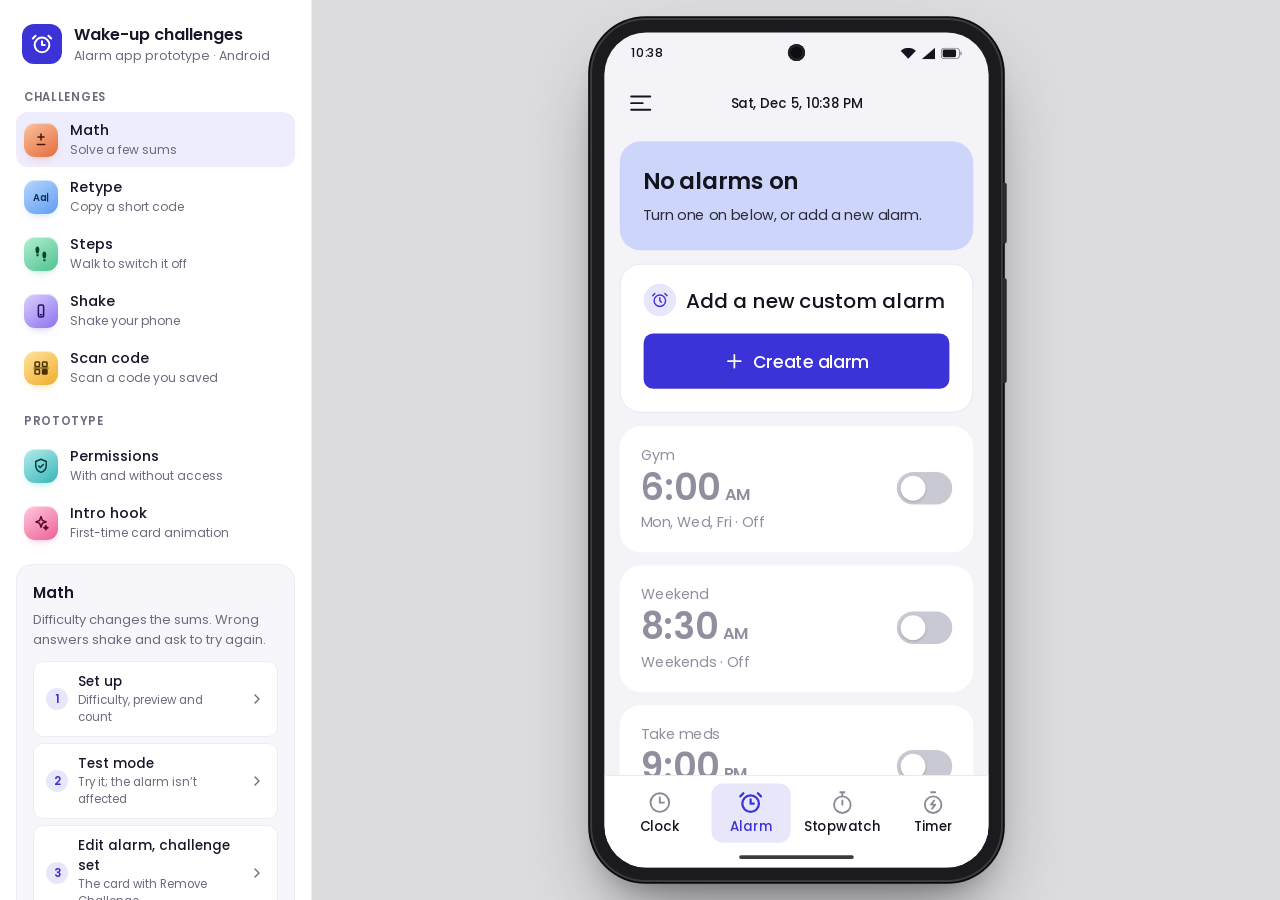
==== index.html @ c402fb32 "Alarm clock prototype with wake-up challenges Clickable Android alarm app prototype in plain HTML, C" ====
<!doctype html>
<html lang="en">
<head>
<meta charset="utf-8">
<meta name="viewport" content="width=device-width, initial-scale=1">
<title>Alarm Clock</title>
<link rel="preconnect" href="https://fonts.googleapis.com">
<link rel="preconnect" href="https://fonts.gstatic.com" crossorigin>
<link href="https://fonts.googleapis.com/css2?family=Poppins:wght@400;500;600;700&family=Roboto:wght@400;500&display=swap" rel="stylesheet">
<link rel="stylesheet" href="styles.css">
</head>
<body>
<aside class="sb" aria-label="Prototype navigation">
  <div class="sb-head">
    <div class="sb-logo"><svg width="22" height="22" viewBox="0 0 24 24" fill="none" stroke="currentColor" stroke-width="2.2" stroke-linecap="round" stroke-linejoin="round"><circle cx="12" cy="13" r="8"/><path d="M12 9v4h3M5 3 2 6M22 6l-3-3"/></svg></div>
    <div>
      <div class="sb-title">Wake-up challenges</div>
      <div class="sb-sub">Alarm app prototype · Android</div>
    </div>
  </div>
  <div class="sb-label">Challenges</div>
  <nav class="sb-nav" id="sbNav"></nav>
  <section class="sb-panel" id="sbPanel" aria-live="polite"></section>
  <div class="sb-foot">
    <span>Click the phone to use it. Everything is saved in your browser.</span>
    <button id="sbReset">Reset prototype</button>
  </div>
</aside>
<main class="stagewrap" id="stagewrap">
<div class="stage" id="stage">
  <div class="phone" id="phone">
    <div class="screen" id="screen">

      <div class="statusbar">
        <span id="sbTime">9:41</span>
        <span class="camera"></span>
        <span class="icons">
          <svg width="16" height="12" viewBox="0 0 16 12" fill="currentColor"><path d="M8 11.5 0 3.2A11.5 11.5 0 0 1 16 3.2Z"/></svg>
          <svg width="14" height="12" viewBox="0 0 14 12" fill="currentColor"><path d="M14 0v12H0Z"/></svg>
          <svg width="22" height="12" viewBox="0 0 22 12" fill="none"><rect x=".5" y=".5" width="19" height="11" rx="3" stroke="currentColor" opacity=".5"/><rect x="2" y="2" width="14" height="8" rx="1.5" fill="currentColor"/><rect x="20.5" y="4" width="1.5" height="4" rx=".75" fill="currentColor" opacity=".5"/></svg>
        </span>
      </div>

      <div class="views">
        <!-- Alarm list -->
        <section class="view" id="listView" aria-label="Alarms">
          <div class="scroll">
            <header class="list-head">
              <button class="icon-btn" id="menuBtn" aria-label="Menu">
                <svg width="24" height="20" viewBox="0 0 24 20" fill="none" stroke="currentColor" stroke-width="2" stroke-linecap="round"><path d="M2 3h20M2 10h12M2 17h20"/></svg>
              </button>
              <div class="now" id="nowLabel"></div>
              <span></span>
            </header>
            <div class="list">
              <div class="hero" id="hero"></div>
              <div class="add-card">
                <div class="title">
                  <span class="badge"><svg width="18" height="18" viewBox="0 0 24 24" fill="none" stroke="currentColor" stroke-width="2" stroke-linecap="round" stroke-linejoin="round"><circle cx="12" cy="13" r="8"/><path d="M12 9v4l2 2M5 3 2 6M22 6l-3-3"/></svg></span>
                  Add a new custom alarm
                </div>
                <button class="btn-primary" id="createBtn">
                  <svg width="20" height="20" viewBox="0 0 24 24" fill="none" stroke="currentColor" stroke-width="2.2" stroke-linecap="round"><path d="M12 4v16M4 12h16"/></svg>
                  Create alarm
                </button>
              </div>
              <div id="alarmList" style="display:flex;flex-direction:column;gap:14px"></div>
            </div>
          </div>
        </section>

        <!-- Create / edit alarm -->
        <section class="view" id="editView" aria-label="New alarm">
          <div class="scroll" id="editScroll">
            <header class="edit-head">
              <button class="icon-btn" id="backBtn" aria-label="Back">
                <svg width="22" height="22" viewBox="0 0 24 24" fill="none" stroke="currentColor" stroke-width="2" stroke-linecap="round" stroke-linejoin="round"><path d="M15 5l-7 7 7 7"/></svg>
              </button>
              <div class="titles">
                <h1 id="editTitle">New alarm</h1>
                <div class="rings" id="ringsIn">Rings in —</div>
              </div>
              <button class="icon-btn" id="deleteBtn" aria-label="Delete alarm" hidden>
                <svg width="22" height="22" viewBox="0 0 24 24" fill="none" stroke="currentColor" stroke-width="2" stroke-linecap="round" stroke-linejoin="round"><path d="M4 7h16M10 11v6M14 11v6M6 7l1 13h10l1-13M9 7V4h6v3"/></svg>
              </button>
            </header>

            <div class="picker">
              <div class="wheel-wrap">
                <div class="wheel" id="hourWheel" aria-label="Hour"></div>
                <div class="colon">:</div>
                <div class="wheel" id="minWheel" aria-label="Minute"></div>
              </div>
              <div class="ampm">
                <button id="amBtn" aria-pressed="true">AM</button>
                <button id="pmBtn" aria-pressed="false">PM</button>
              </div>
            </div>

            <div class="cards">
              <div class="card">
                <div class="row"><span class="t">Repeat</span><span class="accent" id="repeatLabel"></span></div>
                <div class="days" id="days"></div>
              </div>

              <div class="card">
                <div class="row"><span class="t">Alarm volume</span><span class="muted" id="volPct">70%</span></div>
                <div class="vol">
                  <svg class="spk" width="20" height="20" viewBox="0 0 24 24" fill="none" stroke="currentColor" stroke-width="2" stroke-linejoin="round"><path d="M4 9h4l5-4v14l-5-4H4z"/></svg>
                  <input type="range" id="volume" min="0" max="100" value="70" aria-label="Alarm volume">
                  <button class="play" id="playBtn" aria-label="Play sound"></button>
                </div>
                <div class="divider"></div>
                <div class="row">
                  <div><div class="t">Increase volume gradually</div><div class="s">Starts soft, reaches full in 30 sec</div></div>
                  <button class="switch" role="switch" id="gradualSw" aria-label="Increase volume gradually"></button>
                </div>
              </div>

              <div class="card">
                <div class="row">
                  <div><div class="t">Snooze</div><div class="s" id="snoozeSub">5 minutes</div></div>
                  <button class="switch" role="switch" id="snoozeSw" aria-label="Snooze"></button>
                </div>
              </div>

              <div class="card ch-card" id="challengeCard">
                <button class="challenge-tile" id="challengeTile">
                  <span class="ch-icon" id="challengeTileIcon"></span>
                  <span class="ch-text">
                    <span class="t" id="challengeTileTitle">Wake-up challenge</span>
                    <span class="s" id="challengeTileSub">Off · Dismiss stops the alarm</span>
                  </span>
                  <svg class="chev-r" width="20" height="20" viewBox="0 0 24 24" fill="none" stroke="currentColor" stroke-width="2" stroke-linecap="round" stroke-linejoin="round"><path d="M9 6l6 6-6 6"/></svg>
                </button>
                <button class="ch-remove-btn" id="challengeRemove" hidden>Remove Challenge</button>
              </div>

              <div class="card more" id="more">
                <button class="row more-head" id="moreHead" aria-expanded="false">
                  <div><div class="t">More options</div><div class="s" id="moreSummary"></div></div>
                  <svg class="chev" width="20" height="20" viewBox="0 0 24 24" fill="none" stroke="currentColor" stroke-width="2" stroke-linecap="round" stroke-linejoin="round"><path d="M6 9l6 6 6-6"/></svg>
                </button>
                <div class="more-body"><div>
                  <div class="more-inner">
                    <div>
                      <div class="field-label">Label</div>
                      <input class="text-input" id="labelInput" maxlength="24" placeholder="e.g. Gym, Take meds">
                    </div>
                    <div>
                      <div class="field-label">Sound</div>
                      <div class="chips" id="soundChips"></div>
                    </div>
                    <div class="row">
                      <span class="t" style="font-size:15px">Vibrate</span>
                      <button class="switch" role="switch" id="vibrateSw" aria-label="Vibrate"></button>
                    </div>
                    <div>
                      <div class="field-label">Snooze length</div>
                      <div class="chips" id="snoozeChips"></div>
                    </div>
                  </div>
                </div></div>
              </div>

              <div class="card preview">
                <div class="thumb"><div class="c" id="thumbTime">7:30</div><div class="bars"><i></i><i></i></div></div>
                <div>
                  <div class="t">Preview</div>
                  <div class="s">See and hear how this alarm rings</div>
                  <button class="btn-soft" id="previewBtn">
                    <svg width="12" height="12" viewBox="0 0 12 12" fill="currentColor"><path d="M2 1l9 5-9 5z"/></svg>
                    Preview alarm
                  </button>
                </div>
              </div>
            </div>
          </div>
          <div class="footer"><button class="btn-primary" id="saveBtn" style="border-radius:12px">Save alarm</button></div>
        </section>

        <!-- Wake-up challenge picker -->
        <section class="view" id="challengeView" aria-label="Wake-up challenge">
          <div class="scroll">
            <header class="ch-head">
              <button class="icon-btn" id="challengeBack" aria-label="Back">
                <svg width="24" height="24" viewBox="0 0 24 24" fill="none" stroke="currentColor" stroke-width="2" stroke-linecap="round" stroke-linejoin="round"><path d="M15 5l-7 7 7 7"/></svg>
              </button>
              <h1>Wake-up challenge</h1>
              <span></span>
            </header>
            <p class="ch-lead">Solve a task to turn the alarm off</p>
            <div class="ch-list" id="challengeList" role="radiogroup" aria-label="Challenge type"></div>
            <p class="ch-note">Steps and Scan code ask for access first.</p>
          </div>
          <div class="footer ch-footer"><button class="btn-primary" id="challengeContinue">Continue</button></div>
        </section>

        <!-- Challenge setup (one screen, filled per challenge type) -->
        <section class="view" id="setupView" aria-label="Challenge setup">
          <div class="scroll">
            <header class="ch-head">
              <button class="icon-btn" id="setupBack" aria-label="Back">
                <svg width="24" height="24" viewBox="0 0 24 24" fill="none" stroke="currentColor" stroke-width="2" stroke-linecap="round" stroke-linejoin="round"><path d="M15 5l-7 7 7 7"/></svg>
              </button>
              <h1 id="setupTitle">Math</h1>
              <span></span>
            </header>
            <div class="m-body" id="setupBody"></div>
          </div>
          <div class="footer ch-footer pill-stack">
            <button class="btn-outline" id="setupTest">Test it</button>
            <button class="btn-primary" id="setupSet">Set as wake-up challenge</button>
          </div>
        </section>
      </div>

      <nav class="tabbar" aria-label="Sections">
        <button class="tab" data-tab="Clock">
          <svg viewBox="0 0 24 24" fill="none" stroke="currentColor" stroke-width="1.8" stroke-linecap="round"><circle cx="12" cy="12" r="9"/><path d="M12 7v5h4"/></svg>Clock
        </button>
        <button class="tab active" data-tab="Alarm" aria-current="page">
          <svg viewBox="0 0 24 24" fill="none" stroke="currentColor" stroke-width="2.2" stroke-linecap="round" stroke-linejoin="round"><circle cx="12" cy="13" r="8"/><path d="M12 9v4h3M5 3 2 6M22 6l-3-3"/></svg>Alarm
        </button>
        <button class="tab" data-tab="Stopwatch">
          <svg viewBox="0 0 24 24" fill="none" stroke="currentColor" stroke-width="1.8" stroke-linecap="round"><circle cx="12" cy="14" r="8"/><path d="M12 10v4M10 2h4M12 2v4"/></svg>Stopwatch
        </button>
        <button class="tab" data-tab="Timer">
          <svg viewBox="0 0 24 24" fill="none" stroke="currentColor" stroke-width="1.8" stroke-linecap="round" stroke-linejoin="round"><circle cx="12" cy="14" r="8"/><path d="M13 10l-3 4h4l-3 4M10 2h4"/></svg>Timer
        </button>
      </nav>
      <div class="gesture"><i></i></div>

      <!-- Ringing / preview -->
      <div class="ringing" id="ringing" aria-hidden="true">
        <div class="pulse">
          <div class="r-time" id="rTime">7:30<small>AM</small></div>
          <div class="r-label" id="rLabel">Alarm</div>
          <div class="r-date" id="rDate"></div>
        </div>
        <div class="tag" id="rTag" hidden>Preview</div>
        <div class="actions">
          <button class="btn-snooze" id="snoozeBtn">Snooze</button>
          <button class="btn-dismiss" id="dismissBtn">Dismiss</button>
          <div class="r-caption" id="rCaption" hidden></div>
        </div>
      </div>

      <!-- Challenge solver: test mode, preview and live -->
      <div class="solver" id="solver" aria-hidden="true">
        <div class="sv-panel" id="svSolve">
          <header class="ch-head">
            <button class="icon-btn" id="svClose" aria-label="Close">
              <svg width="20" height="20" viewBox="0 0 24 24" fill="none" stroke="currentColor" stroke-width="2" stroke-linecap="round"><path d="M6 6l12 12M18 6 6 18"/></svg>
            </button>
            <h1 class="sv-title" id="svTitle">Problem 1 of 3</h1>
            <span></span>
          </header>
          <div class="sv-banner" id="svBanner">Test mode: your alarm isn’t affected</div>
          <div class="sv-body" id="svBody"></div>
        </div>

        <div class="sv-panel" id="svDone" hidden>
          <header class="ch-head">
            <button class="icon-btn" id="doneBack" aria-label="Back">
              <svg width="24" height="24" viewBox="0 0 24 24" fill="none" stroke="currentColor" stroke-width="2" stroke-linecap="round" stroke-linejoin="round"><path d="M15 5l-7 7 7 7"/></svg>
            </button>
            <h1 class="sv-title">Test complete</h1>
            <span></span>
          </header>
          <div class="done-body">
            <div class="done-tick" id="doneTick"></div>
            <div class="done-title">Nice work!</div>
            <div class="done-sub" id="doneStats">3 of 3 solved in 14 seconds</div>
            <div class="m-card done-card">
              <span id="doneSummary">Math · Medium · 3 problems</span>
              <button id="doneChange">Change</button>
            </div>
          </div>
          <div class="sv-footer pill-stack">
            <button class="btn-outline" id="doneAgain">Test again</button>
            <button class="btn-primary" id="doneSet">Set as wake-up challenge</button>
          </div>
        </div>
      </div>

      <!-- Shown for a moment after a real (or preview) alarm challenge is solved -->
      <div class="win" id="win" aria-live="polite">
        <div id="winTick"></div>
        <div class="win-title">Challenge complete</div>
        <div class="win-sub" id="winSub">Good morning! Your alarm is off.</div>
      </div>

      <div class="toast" id="toast" role="status"><span id="toastMsg"></span><button id="toastAction" hidden></button></div>

      <!-- Android system dialogs (permissions, naming a code) -->
      <div class="dialog" id="dialog"></div>
    </div>
  </div>
</div>

</main>

<script src="app.js"></script>
<script src="sidebar.js"></script>
</body>
</html>
---- styles.css ----
:root {
    --page: #dcdcdf;
    --bg: #f4f4f8;
    --card: #ffffff;
    --primary: #3b32d8;
    --primary-press: #2f27b8;
    --primary-soft: #e7e6fb;
    --hero: #ced5fb;
    --text: #14141f;
    --muted: #5d5d6c;
    --faint: #8f8f9e;
    --line: #e7e7ee;
    --off: #c9c9d3;
    --red: #e5484d;
    --frame: #1b1b1f;
    --frame-edge: #3a3a40;
  }
  :root {
    --sb-bg: #ffffff; --sb-line: #ececf2; --sb-text: #17172a; --sb-muted: #6b6b7d;
    --sb-hover: #f4f4f9; --sb-active: #eeedfd; --sb-card: #f7f7fb;
  }
  @media (prefers-color-scheme: dark) {
    :root:not([data-theme="light"]) {
      --page: #16161a; --sb-bg: #1e1e24; --sb-line: #2c2c35; --sb-text: #ededf3; --sb-muted: #9a9aab;
      --sb-hover: #26262e; --sb-active: #2c2a4a; --sb-card: #24242b;
    }
  }
  :root[data-theme="dark"] {
    --page: #16161a; --sb-bg: #1e1e24; --sb-line: #2c2c35; --sb-text: #ededf3; --sb-muted: #9a9aab;
    --sb-hover: #26262e; --sb-active: #2c2a4a; --sb-card: #24242b;
  }
  * { box-sizing: border-box; -webkit-tap-highlight-color: transparent; }
  html, body { margin: 0; height: 100%; }
  body {
    background: var(--page);
    font-family: "Poppins", system-ui, sans-serif;
    color: var(--text);
    display: flex; overflow: hidden;
  }
  .stagewrap { flex: 1; min-width: 0; height: 100%; display: flex; align-items: center; justify-content: center; }
  button { font: inherit; color: inherit; border: 0; background: none; cursor: pointer; padding: 0; }
  input { font: inherit; }

  /* ---------- Android device frame ---------- */
  .stage { position: relative; }
  .phone {
    position: absolute; top: 0; left: 0;
    width: 428px; height: 900px;
    transform-origin: top left;
    background: var(--frame);
    border-radius: 56px;
    padding: 13px;
    box-shadow:
      0 0 0 2px var(--frame-edge),
      0 0 0 4px #0c0c0e,
      0 40px 80px -20px rgba(0,0,0,.45),
      0 20px 30px -15px rgba(0,0,0,.3);
  }
  .phone::before, .phone::after { /* side buttons */
    content: ""; position: absolute; right: -6px; width: 4px;
    background: #2a2a2f; border-radius: 0 3px 3px 0;
  }
  .phone::before { top: 170px; height: 64px; }
  .phone::after  { top: 270px; height: 110px; }
  .screen {
    position: relative; width: 100%; height: 100%;
    background: var(--bg);
    border-radius: 44px;
    overflow: hidden;
    display: flex; flex-direction: column;
  }

  .statusbar {
    height: 38px; flex: none;
    display: flex; align-items: center; justify-content: space-between;
    padding: 6px 28px 0;
    font-size: 13px; font-weight: 500;
    position: relative; z-index: 8;
  }
  .statusbar .camera {
    position: absolute; left: 50%; top: 12px; width: 18px; height: 18px;
    margin-left: -9px; border-radius: 50%; background: #0d0d10;
    box-shadow: inset 0 0 0 3px #1f1f25;
  }
  .statusbar .icons { display: flex; gap: 6px; align-items: center; }
  .statusbar svg { display: block; }
  .ring-on .statusbar { color: #fff; }

  .views { position: relative; flex: 1; overflow: hidden; }
  .view {
    position: absolute; inset: 0;
    display: flex; flex-direction: column;
    background: var(--bg);
    transition: transform .32s cubic-bezier(.2,.8,.2,1), opacity .32s;
  }
  #editView { transform: translateX(100%); }
  .editing #editView { transform: translateX(0); }
  .editing #listView { transform: translateX(-25%); opacity: .6; }
  #challengeView { transform: translateX(100%); background: #fff; }
  .choosing #challengeView { transform: translateX(0); }
  .choosing #editView { transform: translateX(-25%); opacity: .6; }
  .scroll { flex: 1; overflow-y: auto; overflow-x: hidden; scrollbar-width: none; }
  .scroll::-webkit-scrollbar { display: none; }

  /* ---------- Tab bar ---------- */
  .tabbar {
    flex: none; display: grid; grid-template-columns: repeat(4, 1fr);
    background: #fff; border-top: 1px solid var(--line);
    padding: 8px 10px 4px;
  }
  .tab {
    display: flex; flex-direction: column; align-items: center; gap: 2px;
    padding: 7px 0 6px; margin: 0 6px; border-radius: 12px;
    font-size: 14px; font-weight: 500; color: var(--text);
  }
  .tab svg { width: 26px; height: 26px; color: #8a8a96; }
  .tab.active { background: var(--primary-soft); color: var(--primary); }
  .tab.active svg { color: var(--primary); }
  .gesture { flex: none; height: 22px; background: #fff; display: flex; justify-content: center; align-items: center; }
  .gesture i { width: 120px; height: 4px; border-radius: 4px; background: #1b1b1f; opacity: .85; }

  /* ---------- List view ---------- */
  .list-head {
    display: grid; grid-template-columns: 44px 1fr 44px; align-items: center;
    padding: 14px 16px 18px;
  }
  .icon-btn { width: 44px; height: 44px; border-radius: 50%; display: grid; place-items: center; }
  .icon-btn:active { background: rgba(0,0,0,.06); }
  .list-head .now { text-align: center; font-size: 14px; font-weight: 500; }
  .list { padding: 0 16px 28px; display: flex; flex-direction: column; gap: 14px; }

  .hero {
    background: var(--hero); border-radius: 22px; padding: 24px 24px 26px;
  }
  .hero h2 { margin: 0 0 6px; font-size: 24px; font-weight: 600; letter-spacing: -.2px; }
  .hero p { margin: 0; font-size: 15px; color: #2a2a3a; }

  .add-card {
    background: var(--card); border: 1px solid var(--line); border-radius: 22px;
    padding: 20px 24px 24px;
  }
  .add-card .title { display: flex; align-items: center; gap: 10px; font-size: 21px; font-weight: 500; margin-bottom: 18px; }
  .add-card .badge { width: 34px; height: 34px; border-radius: 50%; background: var(--primary-soft); display: grid; place-items: center; color: var(--primary); flex: none; }
  .btn-primary {
    width: 100%; height: 58px; border-radius: 10px;
    background: var(--primary); color: #fff;
    font-size: 18px; font-weight: 500;
    display: flex; align-items: center; justify-content: center; gap: 10px;
    transition: background .15s, transform .1s;
  }
  .btn-primary:hover { background: var(--primary-press); }
  .btn-primary:active { transform: scale(.985); }

  .alarm {
    background: var(--card); border-radius: 22px; padding: 18px 22px 20px;
    display: flex; align-items: center; justify-content: space-between; gap: 12px;
    cursor: pointer; transition: transform .1s;
  }
  .alarm:active { transform: scale(.99); }
  .alarm .lbl { font-size: 15px; color: var(--faint); margin-bottom: 2px; }
  .alarm .time { font-size: 38px; font-weight: 600; line-height: 1.1; color: var(--faint); letter-spacing: -.5px; }
  .alarm .time span { font-size: 17px; margin-left: 6px; font-weight: 600; }
  .alarm .sub { font-size: 15px; color: var(--faint); margin-top: 4px; }
  .alarm.on .lbl, .alarm.on .sub { color: var(--muted); }
  .alarm.on .time { color: var(--text); }
  .empty { text-align: center; color: var(--faint); font-size: 14px; padding: 18px 0; }

  /* Switch */
  .switch {
    width: 58px; height: 34px; border-radius: 20px; flex: none;
    background: var(--off); position: relative; transition: background .2s;
  }
  .switch::after {
    content: ""; position: absolute; top: 4px; left: 4px; width: 26px; height: 26px;
    border-radius: 50%; background: #fff; box-shadow: 0 1px 3px rgba(0,0,0,.2);
    transition: transform .22s cubic-bezier(.3,.7,.3,1.2);
  }
  .switch[aria-checked="true"] { background: var(--primary); }
  .switch[aria-checked="true"]::after { transform: translateX(24px); }

  /* ---------- Edit view ---------- */
  .edit-head { display: flex; align-items: center; gap: 8px; padding: 6px 12px 4px 8px; }
  .edit-head .titles { flex: 1; }
  .edit-head h1 { margin: 0; font-size: 21px; font-weight: 600; }
  .edit-head .rings { font-size: 15px; color: var(--muted); }
  #deleteBtn { color: var(--red); }

  .picker { display: flex; align-items: center; justify-content: center; gap: 4px; padding: 6px 0 20px; }
  .wheel-wrap { display: flex; align-items: center; }
  .wheel {
    height: 228px; width: 92px; overflow-y: scroll;
    scroll-snap-type: y mandatory; scrollbar-width: none;
    cursor: grab; touch-action: pan-y;
    mask-image: linear-gradient(transparent, #000 22%, #000 78%, transparent);
    -webkit-mask-image: linear-gradient(transparent, #000 22%, #000 78%, transparent);
  }
  .wheel::-webkit-scrollbar { display: none; }
  .wheel.dragging { scroll-snap-type: none; cursor: grabbing; }
  .wheel .pad { height: 76px; }
  .wheel .item {
    height: 76px; display: flex; align-items: center;
    scroll-snap-align: center;
    font-size: 34px; color: #9a9aa8; font-weight: 400;
    font-variant-numeric: tabular-nums; user-select: none;
    transition: font-size .15s, color .15s;
  }
  .wheel .item.active { font-size: 64px; color: var(--text); font-weight: 600; letter-spacing: -1px; }
  #hourWheel .item { justify-content: flex-end; padding-right: 4px; }
  #minWheel .item { justify-content: flex-start; padding-left: 4px; }
  .colon { font-size: 60px; font-weight: 600; margin-top: -8px; }
  .ampm { display: flex; flex-direction: column; gap: 12px; margin-left: 18px; }
  .ampm button {
    width: 84px; height: 66px; border-radius: 14px;
    background: #e4e4ea; color: #2a2a35;
    font-size: 22px; font-weight: 600; transition: background .15s, color .15s;
  }
  .ampm button[aria-pressed="true"] { background: var(--primary); color: #fff; }

  .cards { padding: 0 18px 20px; display: flex; flex-direction: column; gap: 14px; }
  .card { background: var(--card); border-radius: 18px; padding: 18px 18px; }
  .row { display: flex; align-items: center; justify-content: space-between; gap: 12px; }
  .row .t { font-size: 17px; font-weight: 500; }
  .row .s { font-size: 14.5px; color: var(--muted); margin-top: 1px; }
  .accent { color: var(--primary); font-size: 15px; }
  .muted { color: var(--muted); font-size: 14px; }

  .days { display: flex; justify-content: space-between; margin-top: 12px; }
  .day {
    width: 46px; height: 46px; border-radius: 50%;
    font-size: 16px; font-weight: 500; color: #6a6a78;
    border: 1.5px solid transparent; transition: all .15s;
  }
  .day.sun { color: var(--red); }
  .day[aria-pressed="true"] { border-color: var(--primary); color: var(--primary); background: #fff; }
  .day:hover { background: #f3f3f8; }

  .vol { display: flex; align-items: center; gap: 14px; margin: 14px 0 14px; }
  .vol .spk { color: #4a4a55; flex: none; }
  input[type=range] {
    -webkit-appearance: none; appearance: none; flex: 1; height: 24px; background: transparent; cursor: pointer;
    --p: 70%;
  }
  input[type=range]::-webkit-slider-runnable-track {
    height: 4px; border-radius: 4px;
    background: linear-gradient(to right, var(--primary) var(--p), #e3e3ea var(--p));
  }
  input[type=range]::-moz-range-track { height: 4px; border-radius: 4px; background: #e3e3ea; }
  input[type=range]::-moz-range-progress { height: 4px; border-radius: 4px; background: var(--primary); }
  input[type=range]::-webkit-slider-thumb {
    -webkit-appearance: none; width: 24px; height: 24px; border-radius: 50%;
    background: var(--primary); margin-top: -10px; border: 0;
    box-shadow: 0 0 0 4px rgba(59,50,216,.12);
  }
  input[type=range]::-moz-range-thumb { width: 24px; height: 24px; border-radius: 50%; background: var(--primary); border: 0; }
  .play {
    width: 50px; height: 50px; border-radius: 50%; flex: none;
    background: var(--primary-soft); color: var(--primary);
    display: grid; place-items: center; transition: background .15s;
  }
  .play:hover { background: #dcdaf8; }
  .divider { height: 1px; background: var(--line); margin: 0 0 16px; }

  .more-head { width: 100%; text-align: left; }
  .chev { transition: transform .25s; color: #3a3a45; flex: none; }
  .more.open .chev { transform: rotate(180deg); }
  .more-body { display: grid; grid-template-rows: 0fr; transition: grid-template-rows .28s ease; }
  .more.open .more-body { grid-template-rows: 1fr; }
  .more-body > div { overflow: hidden; }
  .more-inner { padding-top: 16px; display: flex; flex-direction: column; gap: 16px; }
  .field-label { font-size: 14px; color: var(--muted); margin-bottom: 8px; }
  .chips { display: flex; flex-wrap: wrap; gap: 8px; }
  .chip {
    padding: 8px 14px; border-radius: 20px; font-size: 14px; font-weight: 500;
    border: 1.5px solid var(--line); color: #3a3a45; transition: all .15s;
  }
  .chip[aria-pressed="true"] { border-color: var(--primary); color: var(--primary); background: var(--primary-soft); }
  .text-input {
    width: 100%; height: 46px; border-radius: 12px; border: 1.5px solid var(--line);
    padding: 0 14px; font-size: 15px; outline: none; background: #fafafc;
  }
  .text-input:focus { border-color: var(--primary); background: #fff; }

  .preview { display: flex; gap: 16px; align-items: center; }
  .thumb {
    width: 64px; height: 112px; border-radius: 10px; flex: none;
    background: linear-gradient(180deg, #e8c78f 0%, #b07a4f 45%, #4a2417 80%, #2a120b 100%);
    display: flex; flex-direction: column; align-items: center; justify-content: space-between;
    padding: 16px 0 8px;
  }
  .thumb .c { width: 46px; height: 46px; border-radius: 50%; background: rgba(255,255,255,.35); display: grid; place-items: center; font-size: 12px; font-weight: 500; }
  .thumb .bars { display: flex; flex-direction: column; gap: 5px; }
  .thumb .bars i { display: block; width: 50px; height: 8px; border-radius: 6px; background: #fff; }
  .preview .t { font-size: 17px; font-weight: 500; }
  .preview .s { font-size: 14.5px; color: var(--muted); margin-bottom: 12px; }
  .btn-soft {
    height: 48px; padding: 0 22px; border-radius: 24px;
    background: var(--primary-soft); color: var(--primary);
    font-size: 16px; font-weight: 600; display: inline-flex; align-items: center; gap: 10px;
    transition: background .15s;
  }
  .btn-soft:hover { background: #dcdaf8; }

  .footer { flex: none; padding: 14px 18px 18px; background: linear-gradient(to bottom, rgba(244,244,248,0), var(--bg) 30%); margin-top: -20px; position: relative; }

  /* ---------- Ringing screen ---------- */
  .ringing {
    position: absolute; inset: 0; z-index: 4;
    background: linear-gradient(180deg, #f0d39b 0%, #c79868 35%, #8a5a3d 65%, #4f2a1d 100%);
    color: #fff; display: flex; flex-direction: column; align-items: center;
    padding: 150px 24px 56px;
    opacity: 0; pointer-events: none; transform: scale(1.04);
    transition: opacity .3s, transform .3s;
  }
  .ring-on .ringing { opacity: 1; pointer-events: auto; transform: none; }
  .ringing .pulse {
    width: 250px; height: 250px; border-radius: 50%; flex: none;
    background: rgba(250,238,222,.78); color: #1d1d2e;
    display: flex; flex-direction: column; align-items: center; justify-content: center;
    position: relative;
  }
  .ringing .pulse::before, .ringing .pulse::after {
    content: ""; position: absolute; inset: 0; border-radius: 50%;
    border: 2px solid rgba(255,255,255,.5); animation: pulse 2.4s ease-out infinite;
  }
  .ringing .pulse::after { animation-delay: 1.2s; }
  @keyframes pulse { from { transform: scale(1); opacity: 1; } to { transform: scale(1.35); opacity: 0; } }
  .ringing .r-time { font-size: 56px; font-weight: 600; letter-spacing: -1px; line-height: 1; }
  .ringing .r-time small { font-size: 22px; font-weight: 600; letter-spacing: 0; margin-left: 8px; }
  .ringing .r-label { font-size: 17px; margin-top: 18px; color: #3a3a48; }
  .ringing .r-date { font-size: 13px; margin-top: 2px; color: #3a3a48; }
  .ringing .tag { margin-top: 40px; padding: 6px 14px; border-radius: 16px; background: rgba(0,0,0,.22); font-size: 13px; }
  .ringing .actions { margin-top: auto; width: 100%; display: flex; flex-direction: column; align-items: center; gap: 18px; }
  .btn-snooze { height: 48px; padding: 0 38px; border-radius: 24px; background: #fff; color: var(--primary); font-size: 18px; font-weight: 500; }
  .btn-dismiss { height: 66px; width: 100%; border-radius: 33px; background: #fff; color: #1d1d2e; font-size: 20px; font-weight: 500; }
  .btn-snooze:active, .btn-dismiss:active { transform: scale(.98); }
  .r-caption { font-size: 13.5px; color: rgba(255,255,255,.9); margin-top: -4px; }

  /* ---------- Toast ---------- */
  .toast {
    position: absolute; left: 50%; bottom: 112px; z-index: 8;
    transform: translate(-50%, 16px); opacity: 0; pointer-events: none;
    background: #0f1030; color: #fff; font-size: 14.5px; padding: 14px 22px; border-radius: 26px;
    max-width: 350px; width: max-content; text-align: center;
    display: flex; align-items: center; gap: 36px;
    transition: opacity .25s, transform .25s;
  }
  .toast.show { opacity: 1; transform: translate(-50%, 0); pointer-events: auto; }
  .toast button { color: #fff; font-weight: 600; font-size: 14.5px; }
  .toast.has-action { width: 320px; justify-content: space-between; text-align: left; }
  .editing .toast { bottom: 190px; }
  .solving .toast { bottom: 40px; }

  .fade-in { animation: fadeIn .3s ease both; }
  @keyframes fadeIn { from { opacity: 0; transform: translateY(6px); } to { opacity: 1; transform: none; } }

  /* ---------- Wake-up challenge ---------- */
  .challenge-tile {
    display: flex; align-items: center; gap: 14px; width: 100%; text-align: left;
    transition: transform .1s;
  }
  .challenge-tile:active { transform: scale(.99); }
  .challenge-tile .ch-text { flex: 1; display: flex; flex-direction: column; }
  .challenge-tile .t { font-size: 17px; font-weight: 500; }
  .challenge-tile .s { font-size: 14.5px; color: var(--muted); margin-top: 1px; }
  .ch-icon {
    width: 44px; height: 44px; border-radius: 12px; flex: none;
    background: var(--primary-soft); color: var(--primary);
    display: grid; place-items: center;
  }
  .ch-icon svg, .ch-opt .ico svg { width: 26px; height: 26px; }
  .chev-r { color: #3a3a45; flex: none; }

  .ch-head { display: grid; grid-template-columns: 44px 1fr 44px; align-items: center; padding: 18px 14px 6px; }
  .ch-head h1 { margin: 0; text-align: center; font-size: 24px; font-weight: 500; color: #2b2b44; }
  .ch-lead { margin: 6px 0 22px; text-align: center; font-size: 15.5px; color: var(--faint); }
  .ch-list { display: flex; flex-direction: column; gap: 14px; padding: 0 18px; }
  .ch-opt {
    display: flex; align-items: center; gap: 18px; width: 100%; text-align: left;
    background: #fff; border-radius: 12px; padding: 16px 16px 16px 18px;
    border: 2px solid transparent;
    box-shadow: 0 2px 10px rgba(30,30,60,.08), 0 0 0 1px rgba(30,30,60,.03);
    transition: border-color .15s, box-shadow .15s;
  }
  .ch-opt:hover { box-shadow: 0 4px 14px rgba(30,30,60,.12), 0 0 0 1px rgba(30,30,60,.04); }
  .ch-opt[aria-checked="true"] { border-color: var(--primary); box-shadow: none; }
  .ch-opt .ico { width: 34px; display: grid; place-items: center; color: var(--primary); flex: none; }
  .ch-opt .txt { flex: 1; }
  .ch-opt .t { font-size: 17px; font-weight: 500; color: #1d1d2e; }
  .ch-opt .s { font-size: 14.5px; color: #a3a3b3; margin-top: 1px; }
  .ch-opt .radio {
    width: 26px; height: 26px; border-radius: 50%; flex: none;
    border: 2px solid #9a9aa8; position: relative; transition: border-color .15s;
  }
  .ch-opt[aria-checked="true"] .radio { border-color: var(--primary); }
  .ch-opt[aria-checked="true"] .radio::after {
    content: ""; position: absolute; inset: 4px; border-radius: 50%; background: var(--primary);
  }
  .ch-note { text-align: center; font-size: 14px; color: #a3a3b3; margin: 22px 18px 24px; }
  .ch-footer { background: linear-gradient(to bottom, rgba(255,255,255,0), #fff 30%); padding-bottom: 22px; }
  .ch-footer .btn-primary { border-radius: 30px; height: 60px; font-size: 19px; box-shadow: 0 6px 14px -6px rgba(59,50,216,.55); }


  /* ---------- Math setup ---------- */
  #setupView { transform: translateX(100%); background: #fff; }
  .setting #setupView { transform: translateX(0); }
  .setting #challengeView { transform: translateX(-25%); opacity: .6; }
  .m-body { padding: 4px 18px 24px; display: flex; flex-direction: column; gap: 14px; }
  .m-label { font-size: 15px; font-weight: 500; color: #1d1d2e; margin-bottom: -4px; }
  .seg {
    display: grid; grid-template-columns: repeat(3, 1fr); padding: 4px; border-radius: 22px;
    background: #fff; box-shadow: 0 2px 10px rgba(30,30,60,.08), 0 0 0 1px rgba(30,30,60,.03);
  }
  .seg button { height: 40px; border-radius: 20px; font-size: 15px; color: #2b2b3a; transition: background .2s, color .2s; }
  .seg button[aria-checked="true"] { background: var(--primary); color: #fff; }
  .m-card { background: #fff; border-radius: 10px; padding: 16px; box-shadow: 0 2px 10px rgba(30,30,60,.08), 0 0 0 1px rgba(30,30,60,.03); }
  .m-cap { font-size: 12.5px; color: #a3a3b3; }
  .m-problem { text-align: center; font-size: 34px; font-weight: 700; color: #14142b; margin: 14px 0 12px; font-variant-numeric: tabular-nums; }
  .m-desc { text-align: center; font-size: 13.5px; color: #a3a3b3; margin-bottom: 4px; }
  .stepper { display: flex; align-items: center; gap: 14px; font-size: 16px; font-weight: 500; }
  .stepper button { width: 28px; height: 28px; border-radius: 50%; border: 1.6px solid var(--primary); color: var(--primary); display: grid; place-items: center; }
  .stepper button:disabled { opacity: .35; cursor: default; }
  .stepper span { min-width: 14px; text-align: center; }
  .pill-stack { display: flex; flex-direction: column; gap: 12px; }
  .btn-outline {
    width: 100%; height: 50px; border-radius: 25px; background: #fff; color: var(--primary);
    font-size: 17px; font-weight: 500; box-shadow: 0 2px 10px rgba(30,30,60,.1), 0 0 0 1px rgba(30,30,60,.04);
  }
  .btn-outline:active { transform: scale(.985); }
  .pill-stack .btn-primary { height: 50px; border-radius: 25px; font-size: 17px; box-shadow: 0 6px 14px -6px rgba(59,50,216,.55); }

  /* ---------- Solver (test + live) ---------- */
  .solver {
    position: absolute; inset: 0; z-index: 5; background: #fff;
    padding-top: 38px; display: flex; flex-direction: column;
    transform: translateY(100%); transition: transform .32s cubic-bezier(.2,.8,.2,1);
  }
  .solving .solver { transform: none; }
  .solving .statusbar { color: var(--text); }
  .sv-panel { flex: 1; display: flex; flex-direction: column; min-height: 0; }
  .sv-panel[hidden] { display: none; }
  .ch-head h1.sv-title { font-size: 22px; }
  .sv-banner {
    margin: 10px 18px 0; height: 42px; border-radius: 21px; border: 1.6px solid var(--primary);
    color: var(--primary); font-size: 13.5px; font-weight: 500; display: grid; place-items: center;
  }
  .sv-banner.off { visibility: hidden; }
  .sv-problem { text-align: center; font-size: 50px; font-weight: 700; color: #14142b; margin-top: 50px; letter-spacing: -.5px; font-variant-numeric: tabular-nums; }
  .sv-problem.next { animation: fadeIn .3s ease both; }
  .sv-eq { text-align: center; font-size: 22px; color: #a3a3b3; margin-top: 6px; }
  .sv-answer {
    margin: 14px auto 0; width: 220px; height: 64px; border-radius: 10px; border: 2px solid var(--primary);
    display: grid; place-items: center; font-size: 32px; font-weight: 700; color: #14142b;
    font-variant-numeric: tabular-nums;
  }
  .sv-answer:empty::after { content: ""; width: 2px; height: 30px; background: var(--primary); animation: blink 1s steps(1) infinite; }
  @keyframes blink { 50% { opacity: 0; } }
  .sv-answer.error { border-color: var(--red); color: #d0383d; }
  .sv-answer.shake { animation: shake .35s; }
  @keyframes shake { 20%, 60% { transform: translateX(-8px); } 40%, 80% { transform: translateX(8px); } }
  .sv-hint { text-align: center; font-size: 13.5px; color: #a3a3b3; margin-top: 12px; }
  .sv-hint.error { color: #d0383d; font-size: 15px; font-weight: 500; }
  .keypad { display: grid; grid-template-columns: repeat(3, 1fr); gap: 8px; padding: 0 16px; margin-top: 40px; }
  .keypad button {
    height: 60px; border-radius: 8px; background: #fff; font-size: 22px; font-weight: 500; color: #14142b;
    box-shadow: 0 2px 8px rgba(30,30,60,.1), 0 0 0 1px rgba(30,30,60,.03);
    transition: background .1s, transform .08s;
  }
  .keypad button:active { background: #f0f0f6; transform: scale(.97); }
  .keypad .ok { background: var(--primary); color: #fff; }
  .keypad .ok:active { background: var(--primary-press); }
  .sv-foot { text-align: center; font-size: 13.5px; color: #a3a3b3; margin-top: 40px; }

  .done-body { flex: 1; display: flex; flex-direction: column; align-items: center; padding: 0 18px; }
  .done-tick { margin-top: 110px; }
  @keyframes pop { from { transform: scale(.4); opacity: 0; } }
  .done-title { font-size: 21px; font-weight: 500; color: #2b2b44; margin-top: 38px; }
  .done-sub { font-size: 14.5px; color: #a3a3b3; margin-top: 4px; }
  .done-card { width: 100%; margin-top: 34px; display: flex; justify-content: space-between; align-items: center; font-size: 15px; }
  .done-card button { color: var(--primary); font-size: 14px; font-weight: 500; }
  .sv-footer { padding: 14px 18px 30px; }

  .btn-outline:disabled, .pill-stack .btn-primary:disabled {
    background: #e6e6ec; color: #a9a9b6; box-shadow: none; cursor: default; transform: none;
  }
  .sv-body { flex: 1; display: flex; flex-direction: column; min-height: 0; }
  .sv-banner.gone { display: none; }

  /* Setup cards */
  .pc-head { display: flex; gap: 12px; align-items: flex-start; }
  .pc-ico { color: var(--primary); flex: none; display: grid; place-items: center; }
  .pc-ico svg { width: 26px; height: 26px; }
  .pc-title { font-size: 15px; font-weight: 500; color: #1d1d2e; line-height: 1.4; }
  .pc-sub { font-size: 13px; color: #a3a3b3; margin-top: 8px; }
  .btn-chip {
    margin-top: 14px; height: 42px; padding: 0 24px; border-radius: 21px; background: #fff; color: var(--primary);
    font-size: 15px; font-weight: 500; box-shadow: 0 2px 10px rgba(30,30,60,.12), 0 0 0 1px rgba(30,30,60,.04);
  }
  .sc-row { display: flex; align-items: center; gap: 12px; }
  .sc-row .grow { flex: 1; }
  .sc-row .pc-sub { margin-top: 1px; }
  .link { color: var(--primary); font-size: 14px; font-weight: 500; }
  .m-ico { display: flex; justify-content: center; color: var(--primary); margin-top: 8px; }
  .m-ico svg { width: 24px; height: 24px; }
  .m-problem.tight { margin-top: 2px; }
  .m-problem.code { letter-spacing: 1px; }

  /* Retype */
  .rt-code {
    margin: 14px 18px 0; height: 84px; border-radius: 10px; background: #fff;
    box-shadow: 0 2px 10px rgba(30,30,60,.1), 0 0 0 1px rgba(30,30,60,.03);
    display: flex; align-items: center; justify-content: center; gap: 1px;
    font-size: 32px; font-weight: 700; color: #14142b; user-select: none;
  }
  .rt-code span, .rt-input span { width: 33px; text-align: center; }
  .rt-code.next { animation: fadeIn .3s ease both; }
  .rt-sub { text-align: center; font-size: 13.5px; color: #a3a3b3; margin-top: 22px; }
  .rt-input {
    margin: 12px 18px 0; height: 62px; border-radius: 10px; border: 2px solid var(--primary);
    display: flex; align-items: center; justify-content: center; gap: 4px;
    font-size: 28px; font-weight: 700; color: #14142b;
  }
  .rt-input .bad { color: #d0383d; }
  .rt-input.error { border-color: var(--red); }
  .rt-input.shake { animation: shake .35s; }
  .rt-input .caret { width: 2px; height: 30px; background: var(--primary); animation: blink 1s steps(1) infinite; }
  .kb { margin-top: 34px; padding: 0 4px; }
  .kb-row { display: flex; justify-content: center; gap: 5px; margin-bottom: 8px; }
  .kb button {
    flex: 0 0 33px; height: 44px; border-radius: 6px; background: #fff; color: #14142b;
    font-size: 16px; font-weight: 500; box-shadow: 0 1px 4px rgba(30,30,60,.14), 0 0 0 1px rgba(30,30,60,.03);
    display: grid; place-items: center; user-select: none;
  }
  .kb button:active { background: #ececf3; }
  .kb .kb-wide { flex-basis: 46px; }
  .kb .kb-shift.on { background: var(--primary-soft); color: var(--primary); }
  .kb .kb-space { flex: 0 0 236px; color: #a3a3b3; font-size: 14px; font-weight: 400; }
  .kb .kb-ok { flex: 0 0 82px; background: var(--primary); color: #fff; }
  .kb .kb-ok:active { background: var(--primary-press); }

  /* Steps + Shake */
  .mo-ring { position: relative; width: 224px; height: 224px; margin: 40px auto 0; }
  .mo-ring svg { width: 100%; height: 100%; transform: rotate(-90deg); }
  .mo-ring .trk { fill: none; stroke: #ededf3; stroke-width: 14; }
  .mo-ring .prg { fill: none; stroke: var(--primary); stroke-width: 14; stroke-linecap: round; transition: stroke-dashoffset .35s ease; }
  .mo-num { position: absolute; inset: 0; display: flex; flex-direction: column; align-items: center; justify-content: center; }
  .mo-num b { font-size: 66px; font-weight: 700; line-height: 1; color: #14142b; font-variant-numeric: tabular-nums; }
  .mo-num b.bump { animation: bump .25s ease; }
  @keyframes bump { 50% { transform: scale(1.12); } }
  .mo-num span { font-size: 15px; color: #a3a3b3; margin-top: 8px; }
  .mo-instr { text-align: center; font-size: 15.5px; color: #2b2b3a; margin-top: 34px; }
  .mo-warn { margin: 28px 18px 0; border: 1.6px solid var(--red); border-radius: 10px; padding: 14px 16px; animation: fadeIn .3s ease both; }
  .mo-warn[hidden] { display: none; }
  .mo-warn .t { color: #d0383d; font-size: 15px; font-weight: 500; }
  .mo-warn .s { color: #a3a3b3; font-size: 13px; margin-top: 2px; }
  .sim {
    align-self: center; margin-top: 22px; padding: 9px 16px; border: 1.5px dashed #c5c5d3 !important;
    border-radius: 20px; color: #7a7a8a; font-size: 13px; user-select: none; touch-action: none;
  }
  .sim:active { background: #f3f3f8; }
  .sv-foot.pinned { margin-top: auto; padding-bottom: 34px; }

  /* Scan code */
  .vf { position: relative; margin: 14px 18px 0; height: 420px; flex: none; background: #15161d; border-radius: 16px; overflow: hidden; }
  .vf video { position: absolute; inset: 0; width: 100%; height: 100%; object-fit: cover; opacity: 0; transition: opacity .3s; }
  .vf.live video { opacity: 1; }
  .vf.live .vf-glyph { opacity: 0; }
  .vf i { position: absolute; width: 42px; height: 42px; border: 0 solid #fff; transition: border-color .2s; }
  .vf .tl { top: 18px; left: 18px; border-top-width: 3px; border-left-width: 3px; }
  .vf .tr { top: 18px; right: 18px; border-top-width: 3px; border-right-width: 3px; }
  .vf .bl { bottom: 18px; left: 18px; border-bottom-width: 3px; border-left-width: 3px; }
  .vf .br { bottom: 18px; right: 18px; border-bottom-width: 3px; border-right-width: 3px; }
  .vf.error i { border-color: #e5484d; }
  .vf.ok i { border-color: #5ad08a; }
  .vf-glyph { position: absolute; inset: 0; display: grid; place-items: center; color: #5a5e6b; transition: opacity .3s; }
  .vf-scanline { position: absolute; left: 30px; right: 30px; height: 2px; background: rgba(255,255,255,.35); animation: scan 2.4s ease-in-out infinite; }
  @keyframes scan { 0%, 100% { top: 60px; } 50% { top: calc(100% - 60px); } }
  .sc-cap { text-align: center; font-size: 15px; color: #2b2b3a; margin-top: 30px; }
  .sc-err { text-align: center; margin-top: 26px; }
  .sc-err[hidden] { display: none; }
  .sc-err .t { color: #d0383d; font-size: 16px; font-weight: 500; }
  .sc-err .s { color: #a3a3b3; font-size: 13.5px; margin-top: 4px; }
  .sc-err + .sc-cap { display: none; }
  .sims { display: flex; gap: 8px; justify-content: center; flex-wrap: wrap; margin-top: 8px; }
  .sims .sim { margin-top: 10px; }
  .sv-cancel { margin: auto 18px 30px; width: auto !important; }

  /* ---------- Android system dialog ---------- */
  .dialog {
    position: absolute; inset: 0; z-index: 9; background: rgba(0,0,0,.42);
    display: flex; align-items: center; justify-content: center; padding: 0 26px;
    opacity: 0; pointer-events: none; transition: opacity .2s;
    font-family: "Roboto", system-ui, sans-serif;
  }
  .dialog-on .dialog { opacity: 1; pointer-events: auto; }
  .pd-card {
    width: 100%; background: #ece6f0; border-radius: 28px; padding: 24px 20px 18px;
    transform: scale(.92); transition: transform .22s cubic-bezier(.2,.8,.2,1);
  }
  .dialog-on .pd-card { transform: none; }
  .pd-icon { color: #6750a4; display: flex; justify-content: center; margin-bottom: 16px; }
  .pd-icon svg { width: 30px; height: 30px; }
  .pd-title { text-align: center; font-size: 20px; line-height: 1.4; color: #1d1b20; margin-bottom: 24px; }
  .pd-title b { font-weight: 500; }
  .pd-buttons { display: flex; flex-direction: column; gap: 3px; }
  .pd-buttons button {
    height: 54px; background: #fef7ff; color: #6750a4; font-size: 15.5px; font-weight: 500;
    border-radius: 4px; transition: background .15s;
  }
  .pd-buttons button:first-child { border-radius: 20px 20px 4px 4px; }
  .pd-buttons button:last-child { border-radius: 4px 4px 20px 20px; }
  .pd-buttons button:hover { background: #f5eefa; }
  .pd-buttons button:active { background: #e8def8; }
  .pd-title.left { text-align: left; font-size: 22px; margin-bottom: 10px; }
  .pd-sub { color: #49454f; font-size: 14px; line-height: 1.45; margin-bottom: 20px; }
  .pd-input {
    width: 100%; height: 54px; border: 1px solid #79747e; border-radius: 4px; background: transparent;
    padding: 0 15px; font: 16px "Roboto", system-ui, sans-serif; color: #1d1b20; outline: none;
  }
  .pd-input:focus { border: 2px solid #6750a4; padding: 0 14px; }
  .pd-actions { display: flex; justify-content: flex-end; gap: 6px; margin-top: 24px; }
  .pd-actions button { height: 40px; padding: 0 14px; border-radius: 20px; color: #6750a4; font-size: 14px; font-weight: 500; }
  .pd-actions button:hover { background: rgba(103,80,164,.08); }

  /* Wake-up challenge card + remove confirmation */
  .ch-card { padding: 18px; position: relative; overflow: hidden; transition: box-shadow .5s ease; }
  .ch-remove-btn {
    width: 100%; height: 50px; margin-top: 16px; border-radius: 25px;
    background: #fbeeee; color: #b3261e; font-size: 16px; font-weight: 500; transition: background .15s;
  }
  .ch-remove-btn:hover { background: #f8e3e3; }
  .ch-remove-btn:active { background: #f3d6d6; }
  .ch-remove-btn[hidden] { display: none; }
  .pd-card.app { background: #fff; border-radius: 22px; padding: 28px 22px 22px; font-family: "Poppins", system-ui, sans-serif; text-align: center; }
  .app .ap-title { font-size: 21px; font-weight: 500; color: #2b2b44; }
  .app .ap-body { font-size: 15px; color: #4a4a5c; line-height: 1.55; margin: 14px 8px 24px; }
  .app .ap-actions { display: grid; grid-template-columns: 1fr 1fr; gap: 14px; }
  .app .ap-actions button { height: 52px; border-radius: 26px; font-size: 17px; font-weight: 500; }
  .app .ap-keep { background: #fff; color: var(--primary); box-shadow: 0 3px 12px rgba(30,30,60,.14), 0 0 0 1px rgba(30,30,60,.04); }
  .app .ap-remove { background: #c9403a; color: #fff; box-shadow: 0 4px 12px -4px rgba(201,64,58,.6); }
  .app .ap-remove:active { background: #b3352f; }

  /* Colourful challenge icons */
  .ch-icon { background: none; width: auto; height: auto; border-radius: 0; }
  .ch-opt .ico { width: auto; }
  .cic {
    width: 46px; height: 46px; border-radius: 14px; flex: none;
    display: grid; place-items: center; color: var(--ink);
    background: linear-gradient(145deg, var(--c1), var(--c2));
    box-shadow: 0 8px 16px -8px var(--glow), inset 0 1px 0 rgba(255,255,255,.5);
    transition: transform .2s;
  }
  .cic svg { width: 24px; height: 24px; overflow: visible; }
  .ch-opt[aria-checked="true"] .cic, .challenge-tile:hover .cic { transform: scale(1.06); }
  .cic-none   { --c1: #f2f2f6; --c2: #d3d3dd; --ink: #4b4b5a; --glow: rgba(90,90,110,.4); }
  .cic-math   { --c1: #fbc2a0; --c2: #e46c3c; --ink: #4a1606; --glow: rgba(228,108,60,.6); }
  .cic-retype { --c1: #b8d6fd; --c2: #5f9df0; --ink: #0d2c5e; --glow: rgba(95,157,240,.6); }
  .cic-steps  { --c1: #b2efd2; --c2: #4fc28d; --ink: #0b4329; --glow: rgba(79,194,141,.6); }
  .cic-shake  { --c1: #dbd0ff; --c2: #8d72ee; --ink: #24135f; --glow: rgba(141,114,238,.6); }
  .cic-scan   { --c1: #ffe49e; --c2: #f0ad2b; --ink: #4d3000; --glow: rgba(240,173,43,.6); }

  .cic .a-plus { transform-box: fill-box; transform-origin: center; animation: cic-spin 4s ease-in-out infinite; }
  @keyframes cic-spin { 0%, 70% { transform: rotate(0); } 85%, 100% { transform: rotate(90deg); } }
  .cic .a-caret { animation: blink 1.1s steps(1) infinite; }
  .cic .a-f1, .cic .a-f2 { animation: cic-step 1.8s ease-in-out infinite; }
  .cic .a-f2 { animation-delay: -.9s; }
  @keyframes cic-step { 0%, 100% { opacity: 1; transform: translateY(0); } 50% { opacity: .35; transform: translateY(-1.5px); } }
  .cic .a-phone { transform-box: fill-box; transform-origin: center; animation: cic-wiggle 3s ease-in-out infinite; }
  @keyframes cic-wiggle {
    0%, 62%, 100% { transform: rotate(0); } 68% { transform: rotate(-12deg); } 74% { transform: rotate(12deg); }
    80% { transform: rotate(-8deg); } 86% { transform: rotate(5deg); } 92% { transform: rotate(0); }
  }
  .cic .a-wave { opacity: 0; animation: cic-wave 3s ease-in-out infinite; }
  @keyframes cic-wave { 0%, 62%, 95%, 100% { opacity: 0; } 70%, 88% { opacity: 1; } }
  .cic .a-scan { animation: cic-scan 2.4s ease-in-out infinite; }
  @keyframes cic-scan { 0%, 100% { transform: translateY(-7px); opacity: .25; } 50% { transform: translateY(7px); opacity: 1; } }
  @media (prefers-reduced-motion: reduce) { .cic * { animation: none !important; } }

  /* ---------- Success tick + confetti ---------- */
  .tick { position: relative; width: 96px; height: 96px; }
  .tick svg { position: relative; width: 100%; height: 100%; overflow: visible; filter: drop-shadow(0 6px 18px rgba(59,50,216,.45)); }
  .tick-bg { fill: var(--primary); transform-box: fill-box; transform-origin: center; animation: tick-pop .55s cubic-bezier(.3,1.6,.5,1) both; }
  .tick-path {
    fill: none; stroke: #fff; stroke-width: 7; stroke-linecap: round; stroke-linejoin: round;
    stroke-dasharray: 60; stroke-dashoffset: 60; animation: tick-draw .4s .32s cubic-bezier(.6,0,.3,1) forwards;
  }
  .tick-glow {
    position: absolute; inset: -22px; border-radius: 50%; opacity: 0;
    background: radial-gradient(circle, rgba(104,94,255,.55) 0%, rgba(104,94,255,.18) 45%, rgba(104,94,255,0) 70%);
    animation: tick-glow 2.6s .35s ease-in-out infinite;
  }
  .tick-ring { position: absolute; inset: 0; border-radius: 50%; border: 3px solid #6c63ff; opacity: 0; animation: tick-ring .9s .28s ease-out; }
  .tick-ring.r2 { animation-delay: .45s; border-width: 2px; }
  @keyframes tick-pop { from { transform: scale(0); } }
  @keyframes tick-draw { to { stroke-dashoffset: 0; } }
  @keyframes tick-glow { 0%, 100% { opacity: .6; transform: scale(.92); } 50% { opacity: 1; transform: scale(1.1); } }
  @keyframes tick-ring { from { opacity: .7; transform: scale(1); } to { opacity: 0; transform: scale(2); } }
  .done-title, .done-sub, .done-card { animation: fadeIn .4s ease both; }
  .done-title { animation-delay: .45s; } .done-sub { animation-delay: .55s; } .done-card { animation-delay: .65s; }

  .confetti { position: absolute; inset: 0; width: 100%; height: 100%; pointer-events: none; z-index: 10; }

  .win {
    position: absolute; inset: 0; z-index: 7; background: #fff;
    display: flex; flex-direction: column; align-items: center; justify-content: center; padding: 0 30px 80px;
    opacity: 0; pointer-events: none; transition: opacity .3s;
  }
  .win.show { opacity: 1; pointer-events: auto; }
  .win .tick { width: 112px; height: 112px; }
  .win-title { font-size: 23px; font-weight: 500; color: #2b2b44; margin-top: 30px; animation: fadeIn .4s .45s ease both; }
  .win-sub { font-size: 15px; color: #a3a3b3; margin-top: 6px; text-align: center; animation: fadeIn .4s .55s ease both; }
  .win:not(.show) * { animation: none; }
  .win-on .statusbar { color: var(--text); }

  @media (prefers-reduced-motion: reduce) {
    .tick-glow, .tick-ring { animation: none; }
  }

  /* First-time nudge on the challenge card */
  .challenge-tile .t, .challenge-tile .s { white-space: nowrap; overflow: hidden; text-overflow: ellipsis; }
  .ch-card.nudging { box-shadow: 0 0 0 2px var(--ng), 0 14px 34px -10px var(--ng); }
  .ch-card.nudging::after {
    content: ""; position: absolute; inset: 0; pointer-events: none; opacity: .22;
    background: linear-gradient(110deg, transparent 35%, var(--ng) 50%, transparent 65%);
    transform: translateX(-100%); animation: sheen 1.5s ease-in-out infinite;
  }
  @keyframes sheen { to { transform: translateX(100%); } }
  .challenge-tile .swap-out { opacity: 0; transform: translateY(-6px); transition: opacity .18s, transform .18s; }
  .challenge-tile .swap-in { animation: swapIn .32s cubic-bezier(.2,.8,.2,1) both; }
  @keyframes swapIn { from { opacity: 0; transform: translateY(8px); } }
  #challengeTileIcon.swap-out { transform: scale(.7) rotate(15deg); }
  #challengeTileIcon.swap-in { animation: iconIn .42s cubic-bezier(.3,1.5,.5,1) both; }
  @keyframes iconIn { from { opacity: 0; transform: scale(.5) rotate(-25deg); } }
  @media (prefers-reduced-motion: reduce) { .ch-card.nudging::after { animation: none; display: none; } }

  /* ---------- Prototype sidebar (page chrome, outside the phone) ---------- */
  .sb {
    width: 312px; flex: none; height: 100%; overflow-y: auto; background: var(--sb-bg); color: var(--sb-text);
    border-right: 1px solid var(--sb-line); display: flex; flex-direction: column; padding: 22px 16px 16px;
  }
  .sb-head { display: flex; gap: 12px; align-items: center; padding: 0 6px 18px; }
  .sb-logo { width: 40px; height: 40px; border-radius: 12px; background: var(--primary); color: #fff; display: grid; place-items: center; flex: none; }
  .sb-title { font-size: 16px; font-weight: 600; }
  .sb-sub { font-size: 12.5px; color: var(--sb-muted); }
  .sb-label { font-size: 11.5px; font-weight: 600; letter-spacing: .06em; text-transform: uppercase; color: var(--sb-muted); padding: 6px 8px; }
  .sb-label.gap { margin-top: 10px; }
  .sb-nav { display: flex; flex-direction: column; gap: 2px; }
  .sb-item {
    display: flex; align-items: center; gap: 12px; padding: 8px; border-radius: 12px; text-align: left; width: 100%;
    color: var(--sb-text); transition: background .15s;
  }
  .sb-item:hover { background: var(--sb-hover); }
  .sb-item[aria-current="true"] { background: var(--sb-active); }
  .sb-item .cic { width: 34px; height: 34px; border-radius: 11px; box-shadow: 0 5px 10px -6px var(--glow), inset 0 1px 0 rgba(255,255,255,.5); }
  .sb-item .cic svg { width: 18px; height: 18px; }
  .sb-item .t { font-size: 14.5px; font-weight: 500; }
  .sb-item .s { font-size: 12px; color: var(--sb-muted); }
  .cic-perm { --c1: #b5ecec; --c2: #36b5b8; --ink: #053d3f; --glow: rgba(54,181,184,.6); }
  .cic-hook { --c1: #ffc9de; --c2: #ec5f95; --ink: #5c0a2b; --glow: rgba(236,95,149,.6); }

  .sb-panel { margin-top: 14px; background: var(--sb-card); border: 1px solid var(--sb-line); border-radius: 16px; padding: 16px; }
  .sb-panel:empty { display: none; }
  .sbp-head { display: flex; align-items: center; justify-content: space-between; gap: 10px; }
  .sbp-title { font-size: 15px; font-weight: 600; }
  .sbp-desc { font-size: 13px; color: var(--sb-muted); line-height: 1.5; margin: 6px 0 12px; }
  .sbp-links { display: flex; flex-direction: column; gap: 6px; }
  .sbp-link {
    display: flex; align-items: center; gap: 10px; padding: 10px 12px; border-radius: 10px; text-align: left;
    background: var(--sb-bg); border: 1px solid var(--sb-line); color: var(--sb-text); transition: border-color .15s, transform .1s;
  }
  .sbp-link:hover { border-color: var(--primary); }
  .sbp-link:active { transform: scale(.99); }
  .sbp-link .n { width: 22px; height: 22px; border-radius: 50%; background: var(--primary-soft); color: var(--primary); font-size: 11.5px; font-weight: 600; display: grid; place-items: center; flex: none; }
  .sbp-link .tx { flex: 1; min-width: 0; }
  .sbp-link .t { font-size: 13.5px; font-weight: 500; }
  .sbp-link .s { font-size: 11.5px; color: var(--sb-muted); }
  .sbp-link svg { color: var(--sb-muted); flex: none; }
  .sbp-sub { font-size: 11.5px; font-weight: 600; letter-spacing: .05em; text-transform: uppercase; color: var(--sb-muted); margin: 14px 0 6px; }
  .sbp-toggle { display: flex; align-items: center; gap: 8px; font-size: 12.5px; color: var(--sb-muted); }
  .sbp-toggle .switch { width: 46px; height: 28px; }
  .sbp-toggle .switch::after { width: 20px; height: 20px; }
  .sbp-toggle .switch[aria-checked="true"]::after { transform: translateX(18px); }
  .sbp-state { font-size: 12.5px; padding: 8px 10px; border-radius: 10px; background: var(--sb-bg); border: 1px solid var(--sb-line); margin-bottom: 12px; line-height: 1.5; }
  .sbp-rules { margin: 0 0 12px; padding: 0; list-style: none; display: flex; flex-direction: column; gap: 8px; }
  .sbp-rules li { display: flex; gap: 8px; font-size: 12.5px; line-height: 1.45; }
  .sbp-rules .dot { width: 18px; height: 18px; border-radius: 50%; flex: none; display: grid; place-items: center; font-size: 11px; font-weight: 700; margin-top: 1px; }
  .dot.ok { background: #dcf5e8; color: #17804c; }
  .dot.no { background: #fde4e4; color: #b3261e; }
  .dot.info { background: var(--primary-soft); color: var(--primary); }
  .sbp-btn { width: 100%; height: 40px; border-radius: 20px; background: var(--primary); color: #fff; font-size: 13.5px; font-weight: 500; margin-top: 4px; }
  .sbp-btn.ghost { background: transparent; color: var(--primary); border: 1px solid var(--sb-line); }
  .sbp-btn:hover { filter: brightness(1.08); }
  .sb-foot { margin-top: auto; padding: 16px 8px 0; display: flex; flex-direction: column; gap: 8px; font-size: 11.5px; color: var(--sb-muted); }
  .sb-foot button { align-self: flex-start; color: var(--red); font-size: 12.5px; font-weight: 500; }

  @media (max-width: 860px) {
    body { flex-direction: column; overflow: auto; height: auto; }
    html, body { height: auto; }
    .sb { width: 100%; max-width: 100vw; min-width: 0; height: auto; border-right: 0; border-bottom: 1px solid var(--sb-line); padding: 16px; }
    .sb-nav { flex-direction: row; overflow-x: auto; gap: 6px; scrollbar-width: none; }
    .sb-item { width: auto; flex: none; padding: 6px 10px 6px 6px; }
    .sb-item .s { display: none; }
    .sb-foot { flex-direction: row; justify-content: space-between; align-items: center; }
    .stagewrap { height: auto; padding: 16px 0 24px; }
  }
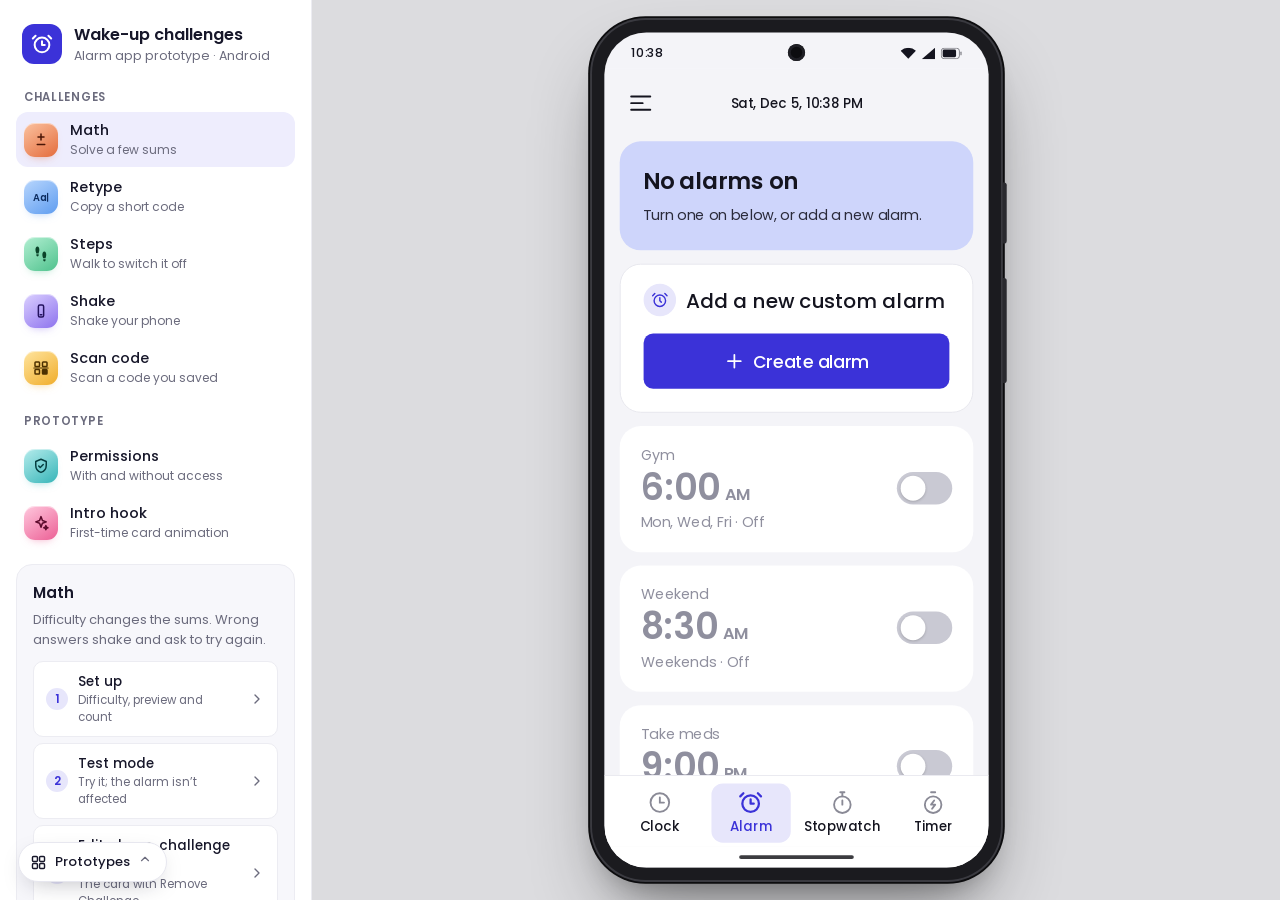
==== commit 4f01a93c: "Add prototype switcher and news app coachmarks - Floating bottom-left Prototypes menu shared by all " ====
--- a/index.html
+++ b/index.html
@@ -303,5 +303,6 @@
 
 <script src="app.js"></script>
 <script src="sidebar.js"></script>
+<script src="proto-nav.js"></script>
 </body>
 </html>
--- a/styles.css
+++ b/styles.css
@@ -486,9 +486,12 @@
   .sv-banner.gone { display: none; }
 
   /* Setup cards */
-  .pc-head { display: flex; gap: 12px; align-items: flex-start; }
-  .pc-ico { color: var(--primary); flex: none; display: grid; place-items: center; }
-  .pc-ico svg { width: 26px; height: 26px; }
+  .pc-head { display: flex; gap: 12px; align-items: center; }
+  .pc-ico {
+    width: 42px; height: 42px; border-radius: 12px; flex: none;
+    background: var(--primary-soft); color: var(--primary); display: grid; place-items: center;
+  }
+  .pc-ico svg { width: 22px; height: 22px; }
   .pc-title { font-size: 15px; font-weight: 500; color: #1d1d2e; line-height: 1.4; }
   .pc-sub { font-size: 13px; color: #a3a3b3; margin-top: 8px; }
   .btn-chip {
@@ -789,7 +792,7 @@
   .sbp-btn { width: 100%; height: 40px; border-radius: 20px; background: var(--primary); color: #fff; font-size: 13.5px; font-weight: 500; margin-top: 4px; }
   .sbp-btn.ghost { background: transparent; color: var(--primary); border: 1px solid var(--sb-line); }
   .sbp-btn:hover { filter: brightness(1.08); }
-  .sb-foot { margin-top: auto; padding: 16px 8px 0; display: flex; flex-direction: column; gap: 8px; font-size: 11.5px; color: var(--sb-muted); }
+  .sb-foot { margin-top: auto; padding: 16px 8px 58px; /* room for the floating Prototypes button */ display: flex; flex-direction: column; gap: 8px; font-size: 11.5px; color: var(--sb-muted); }
   .sb-foot button { align-self: flex-start; color: var(--red); font-size: 12.5px; font-weight: 500; }
 
   @media (max-width: 860px) {
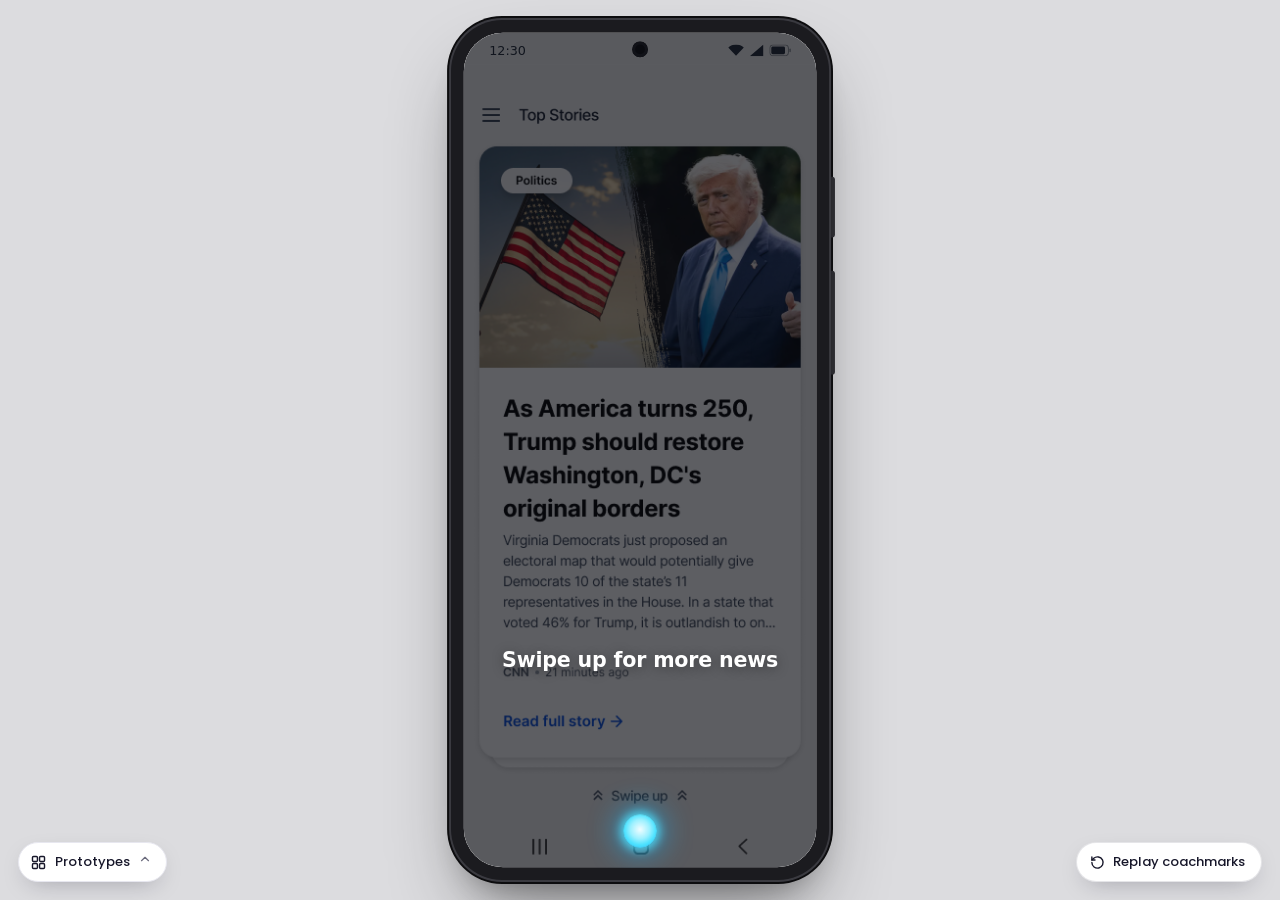
==== commit e7d7dc6c: "Open on the news app and move the clock app into clock/ - Root index redirects to news/, which is li" ====
--- a/index.html
+++ b/index.html
@@ -3,306 +3,17 @@
 <head>
 <meta charset="utf-8">
 <meta name="viewport" content="width=device-width, initial-scale=1">
-<title>Alarm Clock</title>
-<link rel="preconnect" href="https://fonts.googleapis.com">
-<link rel="preconnect" href="https://fonts.gstatic.com" crossorigin>
-<link href="https://fonts.googleapis.com/css2?family=Poppins:wght@400;500;600;700&family=Roboto:wght@400;500&display=swap" rel="stylesheet">
-<link rel="stylesheet" href="styles.css">
+<title>App Prototypes</title>
+<meta http-equiv="refresh" content="0; url=news/index.html">
+<script>location.replace('news/index.html');</script>
+<style>
+  :root { --page: #dcdcdf; --text: #17172a; }
+  @media (prefers-color-scheme: dark) { :root:not([data-theme="light"]) { --page: #16161a; --text: #ededf3; } }
+  :root[data-theme="dark"] { --page: #16161a; --text: #ededf3; }
+  body { margin: 0; min-height: 100vh; display: grid; place-items: center; background: var(--page); color: var(--text); font: 15px system-ui, sans-serif; }
+</style>
 </head>
 <body>
-<aside class="sb" aria-label="Prototype navigation">
-  <div class="sb-head">
-    <div class="sb-logo"><svg width="22" height="22" viewBox="0 0 24 24" fill="none" stroke="currentColor" stroke-width="2.2" stroke-linecap="round" stroke-linejoin="round"><circle cx="12" cy="13" r="8"/><path d="M12 9v4h3M5 3 2 6M22 6l-3-3"/></svg></div>
-    <div>
-      <div class="sb-title">Wake-up challenges</div>
-      <div class="sb-sub">Alarm app prototype · Android</div>
-    </div>
-  </div>
-  <div class="sb-label">Challenges</div>
-  <nav class="sb-nav" id="sbNav"></nav>
-  <section class="sb-panel" id="sbPanel" aria-live="polite"></section>
-  <div class="sb-foot">
-    <span>Click the phone to use it. Everything is saved in your browser.</span>
-    <button id="sbReset">Reset prototype</button>
-  </div>
-</aside>
-<main class="stagewrap" id="stagewrap">
-<div class="stage" id="stage">
-  <div class="phone" id="phone">
-    <div class="screen" id="screen">
-
-      <div class="statusbar">
-        <span id="sbTime">9:41</span>
-        <span class="camera"></span>
-        <span class="icons">
-          <svg width="16" height="12" viewBox="0 0 16 12" fill="currentColor"><path d="M8 11.5 0 3.2A11.5 11.5 0 0 1 16 3.2Z"/></svg>
-          <svg width="14" height="12" viewBox="0 0 14 12" fill="currentColor"><path d="M14 0v12H0Z"/></svg>
-          <svg width="22" height="12" viewBox="0 0 22 12" fill="none"><rect x=".5" y=".5" width="19" height="11" rx="3" stroke="currentColor" opacity=".5"/><rect x="2" y="2" width="14" height="8" rx="1.5" fill="currentColor"/><rect x="20.5" y="4" width="1.5" height="4" rx=".75" fill="currentColor" opacity=".5"/></svg>
-        </span>
-      </div>
-
-      <div class="views">
-        <!-- Alarm list -->
-        <section class="view" id="listView" aria-label="Alarms">
-          <div class="scroll">
-            <header class="list-head">
-              <button class="icon-btn" id="menuBtn" aria-label="Menu">
-                <svg width="24" height="20" viewBox="0 0 24 20" fill="none" stroke="currentColor" stroke-width="2" stroke-linecap="round"><path d="M2 3h20M2 10h12M2 17h20"/></svg>
-              </button>
-              <div class="now" id="nowLabel"></div>
-              <span></span>
-            </header>
-            <div class="list">
-              <div class="hero" id="hero"></div>
-              <div class="add-card">
-                <div class="title">
-                  <span class="badge"><svg width="18" height="18" viewBox="0 0 24 24" fill="none" stroke="currentColor" stroke-width="2" stroke-linecap="round" stroke-linejoin="round"><circle cx="12" cy="13" r="8"/><path d="M12 9v4l2 2M5 3 2 6M22 6l-3-3"/></svg></span>
-                  Add a new custom alarm
-                </div>
-                <button class="btn-primary" id="createBtn">
-                  <svg width="20" height="20" viewBox="0 0 24 24" fill="none" stroke="currentColor" stroke-width="2.2" stroke-linecap="round"><path d="M12 4v16M4 12h16"/></svg>
-                  Create alarm
-                </button>
-              </div>
-              <div id="alarmList" style="display:flex;flex-direction:column;gap:14px"></div>
-            </div>
-          </div>
-        </section>
-
-        <!-- Create / edit alarm -->
-        <section class="view" id="editView" aria-label="New alarm">
-          <div class="scroll" id="editScroll">
-            <header class="edit-head">
-              <button class="icon-btn" id="backBtn" aria-label="Back">
-                <svg width="22" height="22" viewBox="0 0 24 24" fill="none" stroke="currentColor" stroke-width="2" stroke-linecap="round" stroke-linejoin="round"><path d="M15 5l-7 7 7 7"/></svg>
-              </button>
-              <div class="titles">
-                <h1 id="editTitle">New alarm</h1>
-                <div class="rings" id="ringsIn">Rings in —</div>
-              </div>
-              <button class="icon-btn" id="deleteBtn" aria-label="Delete alarm" hidden>
-                <svg width="22" height="22" viewBox="0 0 24 24" fill="none" stroke="currentColor" stroke-width="2" stroke-linecap="round" stroke-linejoin="round"><path d="M4 7h16M10 11v6M14 11v6M6 7l1 13h10l1-13M9 7V4h6v3"/></svg>
-              </button>
-            </header>
-
-            <div class="picker">
-              <div class="wheel-wrap">
-                <div class="wheel" id="hourWheel" aria-label="Hour"></div>
-                <div class="colon">:</div>
-                <div class="wheel" id="minWheel" aria-label="Minute"></div>
-              </div>
-              <div class="ampm">
-                <button id="amBtn" aria-pressed="true">AM</button>
-                <button id="pmBtn" aria-pressed="false">PM</button>
-              </div>
-            </div>
-
-            <div class="cards">
-              <div class="card">
-                <div class="row"><span class="t">Repeat</span><span class="accent" id="repeatLabel"></span></div>
-                <div class="days" id="days"></div>
-              </div>
-
-              <div class="card">
-                <div class="row"><span class="t">Alarm volume</span><span class="muted" id="volPct">70%</span></div>
-                <div class="vol">
-                  <svg class="spk" width="20" height="20" viewBox="0 0 24 24" fill="none" stroke="currentColor" stroke-width="2" stroke-linejoin="round"><path d="M4 9h4l5-4v14l-5-4H4z"/></svg>
-                  <input type="range" id="volume" min="0" max="100" value="70" aria-label="Alarm volume">
-                  <button class="play" id="playBtn" aria-label="Play sound"></button>
-                </div>
-                <div class="divider"></div>
-                <div class="row">
-                  <div><div class="t">Increase volume gradually</div><div class="s">Starts soft, reaches full in 30 sec</div></div>
-                  <button class="switch" role="switch" id="gradualSw" aria-label="Increase volume gradually"></button>
-                </div>
-              </div>
-
-              <div class="card">
-                <div class="row">
-                  <div><div class="t">Snooze</div><div class="s" id="snoozeSub">5 minutes</div></div>
-                  <button class="switch" role="switch" id="snoozeSw" aria-label="Snooze"></button>
-                </div>
-              </div>
-
-              <div class="card ch-card" id="challengeCard">
-                <button class="challenge-tile" id="challengeTile">
-                  <span class="ch-icon" id="challengeTileIcon"></span>
-                  <span class="ch-text">
-                    <span class="t" id="challengeTileTitle">Wake-up challenge</span>
-                    <span class="s" id="challengeTileSub">Off · Dismiss stops the alarm</span>
-                  </span>
-                  <svg class="chev-r" width="20" height="20" viewBox="0 0 24 24" fill="none" stroke="currentColor" stroke-width="2" stroke-linecap="round" stroke-linejoin="round"><path d="M9 6l6 6-6 6"/></svg>
-                </button>
-                <button class="ch-remove-btn" id="challengeRemove" hidden>Remove Challenge</button>
-              </div>
-
-              <div class="card more" id="more">
-                <button class="row more-head" id="moreHead" aria-expanded="false">
-                  <div><div class="t">More options</div><div class="s" id="moreSummary"></div></div>
-                  <svg class="chev" width="20" height="20" viewBox="0 0 24 24" fill="none" stroke="currentColor" stroke-width="2" stroke-linecap="round" stroke-linejoin="round"><path d="M6 9l6 6 6-6"/></svg>
-                </button>
-                <div class="more-body"><div>
-                  <div class="more-inner">
-                    <div>
-                      <div class="field-label">Label</div>
-                      <input class="text-input" id="labelInput" maxlength="24" placeholder="e.g. Gym, Take meds">
-                    </div>
-                    <div>
-                      <div class="field-label">Sound</div>
-                      <div class="chips" id="soundChips"></div>
-                    </div>
-                    <div class="row">
-                      <span class="t" style="font-size:15px">Vibrate</span>
-                      <button class="switch" role="switch" id="vibrateSw" aria-label="Vibrate"></button>
-                    </div>
-                    <div>
-                      <div class="field-label">Snooze length</div>
-                      <div class="chips" id="snoozeChips"></div>
-                    </div>
-                  </div>
-                </div></div>
-              </div>
-
-              <div class="card preview">
-                <div class="thumb"><div class="c" id="thumbTime">7:30</div><div class="bars"><i></i><i></i></div></div>
-                <div>
-                  <div class="t">Preview</div>
-                  <div class="s">See and hear how this alarm rings</div>
-                  <button class="btn-soft" id="previewBtn">
-                    <svg width="12" height="12" viewBox="0 0 12 12" fill="currentColor"><path d="M2 1l9 5-9 5z"/></svg>
-                    Preview alarm
-                  </button>
-                </div>
-              </div>
-            </div>
-          </div>
-          <div class="footer"><button class="btn-primary" id="saveBtn" style="border-radius:12px">Save alarm</button></div>
-        </section>
-
-        <!-- Wake-up challenge picker -->
-        <section class="view" id="challengeView" aria-label="Wake-up challenge">
-          <div class="scroll">
-            <header class="ch-head">
-              <button class="icon-btn" id="challengeBack" aria-label="Back">
-                <svg width="24" height="24" viewBox="0 0 24 24" fill="none" stroke="currentColor" stroke-width="2" stroke-linecap="round" stroke-linejoin="round"><path d="M15 5l-7 7 7 7"/></svg>
-              </button>
-              <h1>Wake-up challenge</h1>
-              <span></span>
-            </header>
-            <p class="ch-lead">Solve a task to turn the alarm off</p>
-            <div class="ch-list" id="challengeList" role="radiogroup" aria-label="Challenge type"></div>
-            <p class="ch-note">Steps and Scan code ask for access first.</p>
-          </div>
-          <div class="footer ch-footer"><button class="btn-primary" id="challengeContinue">Continue</button></div>
-        </section>
-
-        <!-- Challenge setup (one screen, filled per challenge type) -->
-        <section class="view" id="setupView" aria-label="Challenge setup">
-          <div class="scroll">
-            <header class="ch-head">
-              <button class="icon-btn" id="setupBack" aria-label="Back">
-                <svg width="24" height="24" viewBox="0 0 24 24" fill="none" stroke="currentColor" stroke-width="2" stroke-linecap="round" stroke-linejoin="round"><path d="M15 5l-7 7 7 7"/></svg>
-              </button>
-              <h1 id="setupTitle">Math</h1>
-              <span></span>
-            </header>
-            <div class="m-body" id="setupBody"></div>
-          </div>
-          <div class="footer ch-footer pill-stack">
-            <button class="btn-outline" id="setupTest">Test it</button>
-            <button class="btn-primary" id="setupSet">Set as wake-up challenge</button>
-          </div>
-        </section>
-      </div>
-
-      <nav class="tabbar" aria-label="Sections">
-        <button class="tab" data-tab="Clock">
-          <svg viewBox="0 0 24 24" fill="none" stroke="currentColor" stroke-width="1.8" stroke-linecap="round"><circle cx="12" cy="12" r="9"/><path d="M12 7v5h4"/></svg>Clock
-        </button>
-        <button class="tab active" data-tab="Alarm" aria-current="page">
-          <svg viewBox="0 0 24 24" fill="none" stroke="currentColor" stroke-width="2.2" stroke-linecap="round" stroke-linejoin="round"><circle cx="12" cy="13" r="8"/><path d="M12 9v4h3M5 3 2 6M22 6l-3-3"/></svg>Alarm
-        </button>
-        <button class="tab" data-tab="Stopwatch">
-          <svg viewBox="0 0 24 24" fill="none" stroke="currentColor" stroke-width="1.8" stroke-linecap="round"><circle cx="12" cy="14" r="8"/><path d="M12 10v4M10 2h4M12 2v4"/></svg>Stopwatch
-        </button>
-        <button class="tab" data-tab="Timer">
-          <svg viewBox="0 0 24 24" fill="none" stroke="currentColor" stroke-width="1.8" stroke-linecap="round" stroke-linejoin="round"><circle cx="12" cy="14" r="8"/><path d="M13 10l-3 4h4l-3 4M10 2h4"/></svg>Timer
-        </button>
-      </nav>
-      <div class="gesture"><i></i></div>
-
-      <!-- Ringing / preview -->
-      <div class="ringing" id="ringing" aria-hidden="true">
-        <div class="pulse">
-          <div class="r-time" id="rTime">7:30<small>AM</small></div>
-          <div class="r-label" id="rLabel">Alarm</div>
-          <div class="r-date" id="rDate"></div>
-        </div>
-        <div class="tag" id="rTag" hidden>Preview</div>
-        <div class="actions">
-          <button class="btn-snooze" id="snoozeBtn">Snooze</button>
-          <button class="btn-dismiss" id="dismissBtn">Dismiss</button>
-          <div class="r-caption" id="rCaption" hidden></div>
-        </div>
-      </div>
-
-      <!-- Challenge solver: test mode, preview and live -->
-      <div class="solver" id="solver" aria-hidden="true">
-        <div class="sv-panel" id="svSolve">
-          <header class="ch-head">
-            <button class="icon-btn" id="svClose" aria-label="Close">
-              <svg width="20" height="20" viewBox="0 0 24 24" fill="none" stroke="currentColor" stroke-width="2" stroke-linecap="round"><path d="M6 6l12 12M18 6 6 18"/></svg>
-            </button>
-            <h1 class="sv-title" id="svTitle">Problem 1 of 3</h1>
-            <span></span>
-          </header>
-          <div class="sv-banner" id="svBanner">Test mode: your alarm isn’t affected</div>
-          <div class="sv-body" id="svBody"></div>
-        </div>
-
-        <div class="sv-panel" id="svDone" hidden>
-          <header class="ch-head">
-            <button class="icon-btn" id="doneBack" aria-label="Back">
-              <svg width="24" height="24" viewBox="0 0 24 24" fill="none" stroke="currentColor" stroke-width="2" stroke-linecap="round" stroke-linejoin="round"><path d="M15 5l-7 7 7 7"/></svg>
-            </button>
-            <h1 class="sv-title">Test complete</h1>
-            <span></span>
-          </header>
-          <div class="done-body">
-            <div class="done-tick" id="doneTick"></div>
-            <div class="done-title">Nice work!</div>
-            <div class="done-sub" id="doneStats">3 of 3 solved in 14 seconds</div>
-            <div class="m-card done-card">
-              <span id="doneSummary">Math · Medium · 3 problems</span>
-              <button id="doneChange">Change</button>
-            </div>
-          </div>
-          <div class="sv-footer pill-stack">
-            <button class="btn-outline" id="doneAgain">Test again</button>
-            <button class="btn-primary" id="doneSet">Set as wake-up challenge</button>
-          </div>
-        </div>
-      </div>
-
-      <!-- Shown for a moment after a real (or preview) alarm challenge is solved -->
-      <div class="win" id="win" aria-live="polite">
-        <div id="winTick"></div>
-        <div class="win-title">Challenge complete</div>
-        <div class="win-sub" id="winSub">Good morning! Your alarm is off.</div>
-      </div>
-
-      <div class="toast" id="toast" role="status"><span id="toastMsg"></span><button id="toastAction" hidden></button></div>
-
-      <!-- Android system dialogs (permissions, naming a code) -->
-      <div class="dialog" id="dialog"></div>
-    </div>
-  </div>
-</div>
-
-</main>
-
-<script src="app.js"></script>
-<script src="sidebar.js"></script>
-<script src="proto-nav.js"></script>
+  <p>Opening the <a href="news/index.html">news app prototype</a>…</p>
 </body>
 </html>
